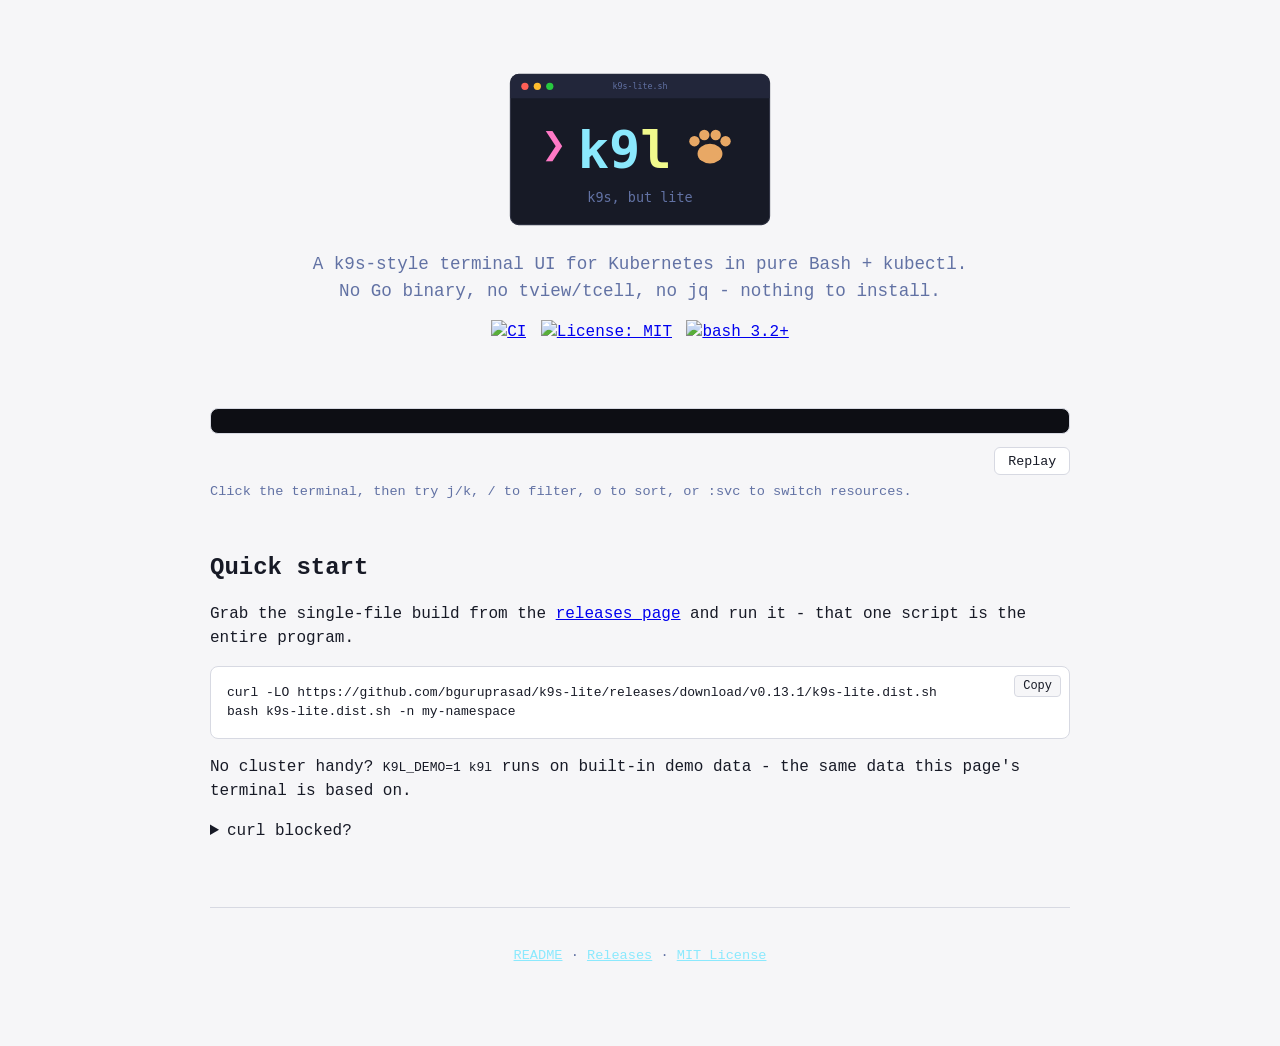
==== docs/index.html @ 1a898382 "docs: page shell for GitHub Pages site (hero, install, footer)" ====
<!doctype html>
<html lang="en">
<head>
<meta charset="utf-8">
<meta name="viewport" content="width=device-width, initial-scale=1">
<title>k9s-lite - k9s, but lite</title>
<meta name="description" content="A k9s-style terminal UI for Kubernetes in pure Bash + kubectl. No Go binary, nothing to install.">
<link rel="stylesheet" href="k9l.css">
</head>
<body>
<div class="wrap">

  <header class="hero">
    <img class="logo" src="logo.svg" alt="k9l - k9s, but lite">
    <p class="tagline">A k9s-style terminal UI for Kubernetes in pure Bash + kubectl.<br>
      No Go binary, no tview/tcell, no jq - nothing to install.</p>
    <p class="badges">
      <a href="https://github.com/bguruprasad/k9s-lite/actions/workflows/ci.yml"><img src="https://github.com/bguruprasad/k9s-lite/actions/workflows/ci.yml/badge.svg" alt="CI"></a>
      <a href="https://github.com/bguruprasad/k9s-lite/blob/main/LICENSE"><img src="https://img.shields.io/badge/License-MIT-blue.svg" alt="License: MIT"></a>
      <a href="https://github.com/bguruprasad/k9s-lite#requirements"><img src="https://img.shields.io/badge/bash-3.2%2B-green.svg" alt="bash 3.2+"></a>
    </p>
  </header>

  <section id="demo">
    <pre id="k9l-term" tabindex="0" aria-label="Interactive k9s-lite terminal demo"></pre>
    <div class="demo-controls">
      <button id="k9l-replay" type="button">Replay</button>
    </div>
    <p class="demo-hint">Click the terminal, then try <kbd>j</kbd>/<kbd>k</kbd>, <kbd>/</kbd> to filter, <kbd>o</kbd> to sort, or <kbd>:svc</kbd> to switch resources.</p>
  </section>

  <section class="install">
    <h2>Quick start</h2>
    <p>Grab the single-file build from the
      <a href="https://github.com/bguruprasad/k9s-lite/releases">releases page</a>
      and run it - that one script is the entire program.</p>
    <pre class="cmd"><button class="copy" type="button" data-copy-target="install-cmd">Copy</button><code id="install-cmd">curl -LO https://github.com/bguruprasad/k9s-lite/releases/download/v0.13.1/k9s-lite.dist.sh
bash k9s-lite.dist.sh -n my-namespace</code></pre>
    <p>No cluster handy? <code>K9L_DEMO=1 k9l</code> runs on built-in demo data -
      the same data this page's terminal is based on.</p>

    <details class="fallback">
      <summary>curl blocked?</summary>
      <p>Corporate proxies often let browsers through but not CLI tools. In order
        of least friction:</p>
      <ul>
        <li>Open the <a href="https://github.com/bguruprasad/k9s-lite/releases">releases page</a>
          in your browser and download <code>k9s-lite.dist.sh</code> directly.</li>
        <li>On Windows, PowerShell uses the system proxy:
          <pre class="cmd"><code>Invoke-WebRequest -Uri https://github.com/bguruprasad/k9s-lite/releases/download/v0.13.1/k9s-lite.dist.sh -OutFile k9s-lite.dist.sh</code></pre>
        </li>
        <li>Or tell curl about your proxy explicitly:
          <code>curl -x http://your-proxy:8080 -LO &lt;url&gt;</code></li>
      </ul>
    </details>
  </section>

  <footer>
    <p>
      <a href="https://github.com/bguruprasad/k9s-lite">README</a> ·
      <a href="https://github.com/bguruprasad/k9s-lite/releases">Releases</a> ·
      <a href="https://github.com/bguruprasad/k9s-lite/blob/main/LICENSE">MIT License</a>
    </p>
  </footer>

</div>
<script defer src="k9l-demo.js"></script>
</body>
</html>
---- docs/k9l.css ----
:root {
  --bg: #171a26;
  --bg-alt: #22263a;
  --fg: #f8f8f2;
  --border: #2c3040;
  --accent-cyan: #8be9fd;
  --accent-yellow: #f1fa8c;
  --accent-pink: #ff79c6;
  --accent-green: #50fa7b;
  --accent-red: #ff5555;
  --accent-gray: #6272a4;
  --mono: Menlo, Consolas, "Liberation Mono", monospace;
}

@media (prefers-color-scheme: light) {
  :root {
    --bg: #f6f6f8;
    --bg-alt: #ffffff;
    --fg: #171a26;
    --border: #d7d9e2;
    --accent-gray: #6272a4;
  }
}

* { box-sizing: border-box; }

body {
  margin: 0;
  background: var(--bg);
  color: var(--fg);
  font-family: var(--mono);
  line-height: 1.5;
}

.wrap {
  max-width: 900px;
  margin: 0 auto;
  padding: 2rem 1.25rem 4rem;
}

.hero {
  text-align: center;
  padding: 2rem 0 1rem;
}

.hero img.logo {
  width: 280px;
  max-width: 80%;
  height: auto;
}

.hero p.tagline {
  font-size: 1.1rem;
  color: var(--accent-gray);
  margin: 0.5rem 0 1rem;
}

.badges img { margin: 0 0.15rem; }

#demo {
  margin: 2rem 0;
}

#k9l-term {
  background: #0d0e14;
  color: #eee;
  border: 1px solid var(--border);
  border-radius: 8px;
  padding: 0.75rem 1rem;
  overflow-x: auto;
  font-size: 0.82rem;
  line-height: 1.35;
  white-space: pre;
  outline: none;
}

#k9l-term:focus {
  border-color: var(--accent-cyan);
}

.demo-controls {
  display: flex;
  justify-content: flex-end;
  gap: 0.5rem;
  margin-top: 0.5rem;
}

.demo-controls button {
  font-family: var(--mono);
  background: var(--bg-alt);
  color: var(--fg);
  border: 1px solid var(--border);
  border-radius: 6px;
  padding: 0.35rem 0.8rem;
  cursor: pointer;
}

.demo-controls button:hover { border-color: var(--accent-cyan); }

.demo-hint {
  color: var(--accent-gray);
  font-size: 0.85rem;
  margin-top: 0.4rem;
}

section.install {
  margin: 3rem 0;
}

section.install h2 { margin-bottom: 0.5rem; }

pre.cmd {
  background: var(--bg-alt);
  border: 1px solid var(--border);
  border-radius: 8px;
  padding: 1rem;
  overflow-x: auto;
  position: relative;
}

pre.cmd button.copy {
  position: absolute;
  top: 0.5rem;
  right: 0.5rem;
  font-family: var(--mono);
  font-size: 0.75rem;
  background: var(--bg);
  color: var(--fg);
  border: 1px solid var(--border);
  border-radius: 4px;
  padding: 0.2rem 0.5rem;
  cursor: pointer;
}

details.fallback {
  margin-top: 1rem;
  color: var(--accent-gray);
}

details.fallback summary {
  cursor: pointer;
  color: var(--fg);
}

footer {
  margin-top: 4rem;
  padding-top: 1.5rem;
  border-top: 1px solid var(--border);
  text-align: center;
  color: var(--accent-gray);
  font-size: 0.85rem;
}

footer a { color: var(--accent-cyan); }

@media (max-width: 600px) {
  #k9l-term { font-size: 0.62rem; }
}
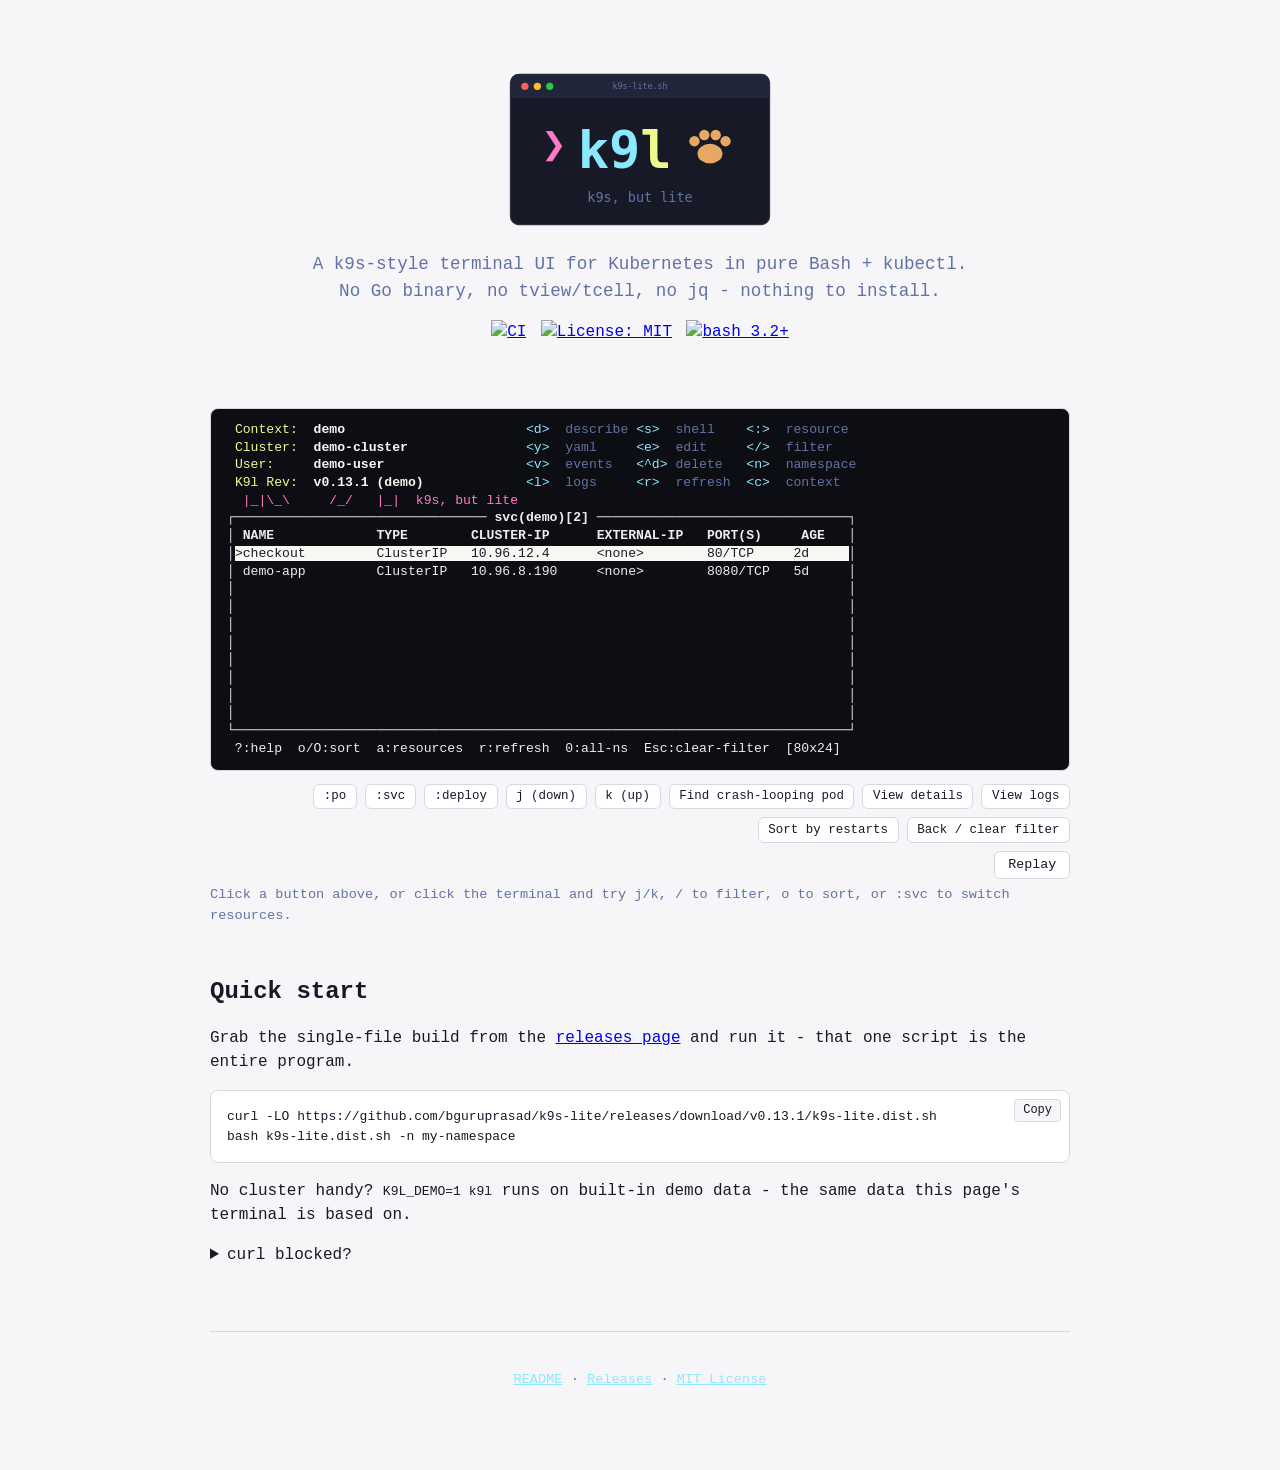
==== commit bc18e6f0: "docs: add command buttons to landing page demo Buttons under the terminal let a visitor trigger :po," ====
--- a/docs/index.html
+++ b/docs/index.html
@@ -23,10 +23,22 @@
 
   <section id="demo">
     <pre id="k9l-term" tabindex="0" aria-label="Interactive k9s-lite terminal demo"></pre>
+    <div class="demo-cmd-buttons" aria-label="Try k9s-lite commands">
+      <button type="button" data-keys=":,p,o,Enter">:po</button>
+      <button type="button" data-keys=":,s,v,c,Enter">:svc</button>
+      <button type="button" data-keys=":,d,e,p,l,o,y,Enter">:deploy</button>
+      <button type="button" data-keys="j">j (down)</button>
+      <button type="button" data-keys="k">k (up)</button>
+      <button type="button" data-keys="/,c,r,a,s,h,l,o,o,p,Enter">Find crash-looping pod</button>
+      <button type="button" data-keys="Enter">View details</button>
+      <button type="button" data-keys="l">View logs</button>
+      <button type="button" data-keys="o">Sort by restarts</button>
+      <button type="button" data-keys="Escape">Back / clear filter</button>
+    </div>
     <div class="demo-controls">
       <button id="k9l-replay" type="button">Replay</button>
     </div>
-    <p class="demo-hint">Click the terminal, then try <kbd>j</kbd>/<kbd>k</kbd>, <kbd>/</kbd> to filter, <kbd>o</kbd> to sort, or <kbd>:svc</kbd> to switch resources.</p>
+    <p class="demo-hint">Click a button above, or click the terminal and try <kbd>j</kbd>/<kbd>k</kbd>, <kbd>/</kbd> to filter, <kbd>o</kbd> to sort, or <kbd>:svc</kbd> to switch resources.</p>
   </section>
 
   <section class="install">
--- a/docs/k9l.css
+++ b/docs/k9l.css
@@ -62,6 +62,7 @@
 }
 
 #k9l-term {
+  width: 100%;
   background: #0d0e14;
   color: #eee;
   border: 1px solid var(--border);
@@ -78,14 +79,17 @@
   border-color: var(--accent-cyan);
 }
 
-.demo-controls {
+.demo-controls,
+.demo-cmd-buttons {
   display: flex;
+  flex-wrap: wrap;
   justify-content: flex-end;
   gap: 0.5rem;
   margin-top: 0.5rem;
 }
 
-.demo-controls button {
+.demo-controls button,
+.demo-cmd-buttons button {
   font-family: var(--mono);
   background: var(--bg-alt);
   color: var(--fg);
@@ -95,7 +99,13 @@
   cursor: pointer;
 }
 
-.demo-controls button:hover { border-color: var(--accent-cyan); }
+.demo-controls button:hover,
+.demo-cmd-buttons button:hover { border-color: var(--accent-cyan); }
+
+.demo-cmd-buttons button {
+  font-size: 0.78rem;
+  padding: 0.3rem 0.6rem;
+}
 
 .demo-hint {
   color: var(--accent-gray);
@@ -156,3 +166,15 @@
 @media (max-width: 600px) {
   #k9l-term { font-size: 0.62rem; }
 }
+
+#k9l-term b { font-weight: 700; }
+#k9l-term .hdr-lbl { color: var(--accent-yellow); }
+#k9l-term .hdr-val { color: #f8f8f2; font-weight: 700; }
+#k9l-term .hdr-key { color: var(--accent-cyan); }
+#k9l-term .hdr-act { color: var(--accent-gray); }
+#k9l-term .hdr-logo { color: var(--accent-pink); }
+#k9l-term .st-red { color: var(--accent-red); }
+#k9l-term .st-yellow { color: var(--accent-yellow); }
+#k9l-term .st-green { color: var(--accent-green); }
+#k9l-term .st-gray { color: var(--accent-gray); }
+#k9l-term .row-cursor { background: #f8f8f2; color: #171a26; }
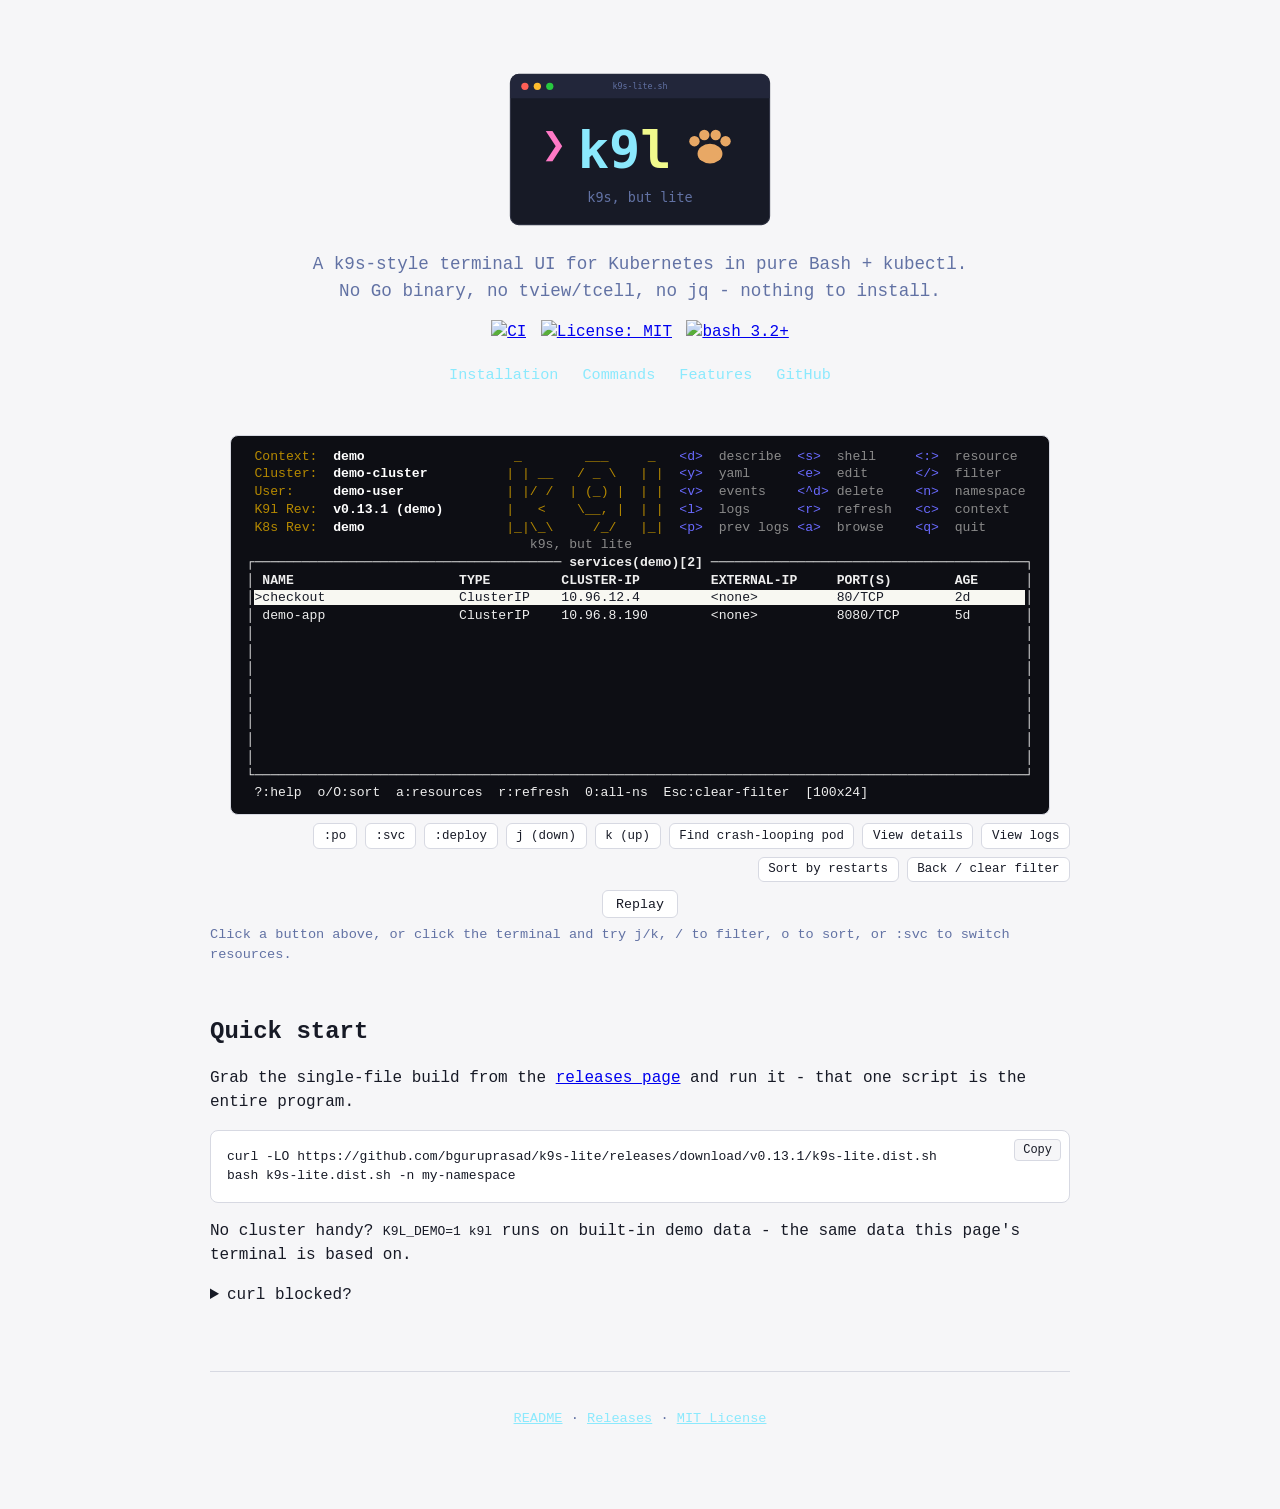
==== commit a416dff2: "docs: add install/commands/features pages generated from README The site had a landing page but no m" ====
--- a/docs/index.html
+++ b/docs/index.html
@@ -18,6 +18,12 @@
       <a href="https://github.com/bguruprasad/k9s-lite/actions/workflows/ci.yml"><img src="https://github.com/bguruprasad/k9s-lite/actions/workflows/ci.yml/badge.svg" alt="CI"></a>
       <a href="https://github.com/bguruprasad/k9s-lite/blob/main/LICENSE"><img src="https://img.shields.io/badge/License-MIT-blue.svg" alt="License: MIT"></a>
       <a href="https://github.com/bguruprasad/k9s-lite#requirements"><img src="https://img.shields.io/badge/bash-3.2%2B-green.svg" alt="bash 3.2+"></a>
+    </p>
+    <p class="herolinks">
+      <a href="install.html">Installation</a>
+      <a href="commands.html">Commands</a>
+      <a href="features.html">Features</a>
+      <a href="https://github.com/bguruprasad/k9s-lite">GitHub</a>
     </p>
   </header>
 
--- a/docs/k9l.css
+++ b/docs/k9l.css
@@ -10,6 +10,28 @@
   --accent-red: #ff5555;
   --accent-gray: #6272a4;
   --mono: Menlo, Consolas, "Liberation Mono", monospace;
+
+  /* ANSI palette for the simulated terminal only. These mirror the SGR codes
+     the real tool emits, NOT the page's brand accents - the terminal should
+     look like a terminal. Values are the xterm defaults for each code.
+       C_LBL  \e[33m   standard yellow (mustard, not bright yellow)
+       C_VAL  \e[1;97m bold bright white
+       C_KEY  \e[94m   bright blue
+       C_ACT  \e[90m   bright black (gray)
+     Row status colors (lib/table.sh:111-119) use the STANDARD tier, not the
+     bright one: \e[31m red, \e[32m green, \e[33m yellow (same as C_LBL),
+     \e[90m gray. See k9s-lite.sh:72-76
+
+     Values follow a modern terminal's standard tier rather than xterm's
+     1990s defaults - xterm's #cd0000 / #00cd00 are too dim to read on this
+     background, and no terminal anyone actually runs k9s-lite in still
+     uses them. The hues match; the luminance is what a real user sees. */
+  --ansi-yellow: #b58900;
+  --ansi-white: #ffffff;
+  --ansi-blue: #6a6aff;
+  --ansi-gray: #8a8a8a;
+  --ansi-red: #e05561;
+  --ansi-green: #4db56a;
 }
 
 @media (prefers-color-scheme: light) {
@@ -62,7 +84,9 @@
 }
 
 #k9l-term {
-  width: 100%;
+  width: max-content;
+  max-width: 100%;
+  margin: 0 auto;
   background: #0d0e14;
   color: #eee;
   border: 1px solid var(--border);
@@ -79,13 +103,24 @@
   border-color: var(--accent-cyan);
 }
 
-.demo-controls,
 .demo-cmd-buttons {
   display: flex;
   flex-wrap: wrap;
   justify-content: flex-end;
   gap: 0.5rem;
-  margin-top: 0.5rem;
+  margin: 0.5rem auto 0;
+  width: max-content;
+  max-width: 100%;
+}
+
+.demo-controls {
+  display: flex;
+  flex-wrap: wrap;
+  justify-content: flex-end;
+  gap: 0.5rem;
+  margin: 0.5rem auto 0;
+  width: max-content;
+  max-width: 100%;
 }
 
 .demo-controls button,
@@ -167,14 +202,129 @@
   #k9l-term { font-size: 0.62rem; }
 }
 
+/* Terminal content mirrors the real tool's SGR codes (k9s-lite.sh:72-76,
+   lib/table.sh:111-119), so it uses the --ansi-* palette, not the page's
+   brand accents. The logo takes C_LBL and the tagline C_ACT, per
+   add_info_line and build_info (k9s-lite.sh:126,159). */
 #k9l-term b { font-weight: 700; }
-#k9l-term .hdr-lbl { color: var(--accent-yellow); }
-#k9l-term .hdr-val { color: #f8f8f2; font-weight: 700; }
-#k9l-term .hdr-key { color: var(--accent-cyan); }
-#k9l-term .hdr-act { color: var(--accent-gray); }
-#k9l-term .hdr-logo { color: var(--accent-pink); }
-#k9l-term .st-red { color: var(--accent-red); }
-#k9l-term .st-yellow { color: var(--accent-yellow); }
-#k9l-term .st-green { color: var(--accent-green); }
-#k9l-term .st-gray { color: var(--accent-gray); }
+#k9l-term .hdr-lbl { color: var(--ansi-yellow); }
+#k9l-term .hdr-val { color: var(--ansi-white); font-weight: 700; }
+#k9l-term .hdr-key { color: var(--ansi-blue); }
+#k9l-term .hdr-act { color: var(--ansi-gray); }
+#k9l-term .hdr-logo { color: var(--ansi-yellow); }
+#k9l-term .hdr-tag { color: var(--ansi-gray); }
+#k9l-term .st-red { color: var(--ansi-red); }
+#k9l-term .st-yellow { color: var(--ansi-yellow); }
+#k9l-term .st-green { color: var(--ansi-green); }
+#k9l-term .st-gray { color: var(--ansi-gray); }
 #k9l-term .row-cursor { background: #f8f8f2; color: #171a26; }
+
+/* --- doc pages (install/commands/features, generated by hack/build-docs.sh) - */
+
+.docnav {
+  display: flex;
+  flex-wrap: wrap;
+  align-items: center;
+  gap: 1.25rem;
+  padding: 1rem 0 1.5rem;
+  border-bottom: 1px solid var(--border);
+  margin-bottom: 2rem;
+}
+
+.docnav a {
+  color: var(--accent-gray);
+  text-decoration: none;
+  font-size: 0.9rem;
+}
+
+.docnav a:hover { color: var(--fg); }
+.docnav a.active { color: var(--accent-cyan); }
+
+.docnav .brand {
+  color: var(--fg);
+  font-weight: 700;
+  margin-right: auto;
+  font-size: 1rem;
+}
+
+.doc { max-width: 46rem; }
+
+.doc h1 {
+  font-size: 1.9rem;
+  margin: 0 0 1.5rem;
+}
+
+.doc h2 {
+  font-size: 1.15rem;
+  margin: 2.5rem 0 0.75rem;
+  padding-top: 1.25rem;
+  border-top: 1px solid var(--border);
+  color: var(--accent-cyan);
+}
+
+.doc p { margin: 0 0 1rem; }
+.doc ul { margin: 0 0 1rem; padding-left: 1.25rem; }
+.doc li { margin-bottom: 0.4rem; }
+
+.doc code {
+  background: var(--bg-alt);
+  border: 1px solid var(--border);
+  border-radius: 4px;
+  padding: 0.1em 0.35em;
+  font-size: 0.88em;
+}
+
+.doc pre {
+  background: var(--bg-alt);
+  border: 1px solid var(--border);
+  border-radius: 8px;
+  padding: 1rem;
+  overflow-x: auto;
+  margin: 0 0 1rem;
+}
+
+.doc pre code {
+  background: none;
+  border: 0;
+  padding: 0;
+  font-size: 0.85rem;
+}
+
+.tablewrap { overflow-x: auto; margin: 0 0 1.5rem; }
+
+.doc table {
+  border-collapse: collapse;
+  width: 100%;
+  font-size: 0.9rem;
+}
+
+.doc th, .doc td {
+  text-align: left;
+  padding: 0.5rem 0.75rem;
+  border-bottom: 1px solid var(--border);
+  vertical-align: top;
+}
+
+.doc th {
+  color: var(--accent-yellow);
+  font-weight: 700;
+  white-space: nowrap;
+}
+
+.doc td:first-child { white-space: nowrap; }
+
+.herolinks {
+  display: flex;
+  flex-wrap: wrap;
+  justify-content: center;
+  gap: 1.5rem;
+  margin: 1.25rem 0 0;
+}
+
+.herolinks a {
+  color: var(--accent-cyan);
+  text-decoration: none;
+  font-size: 0.95rem;
+}
+
+.herolinks a:hover { text-decoration: underline; }
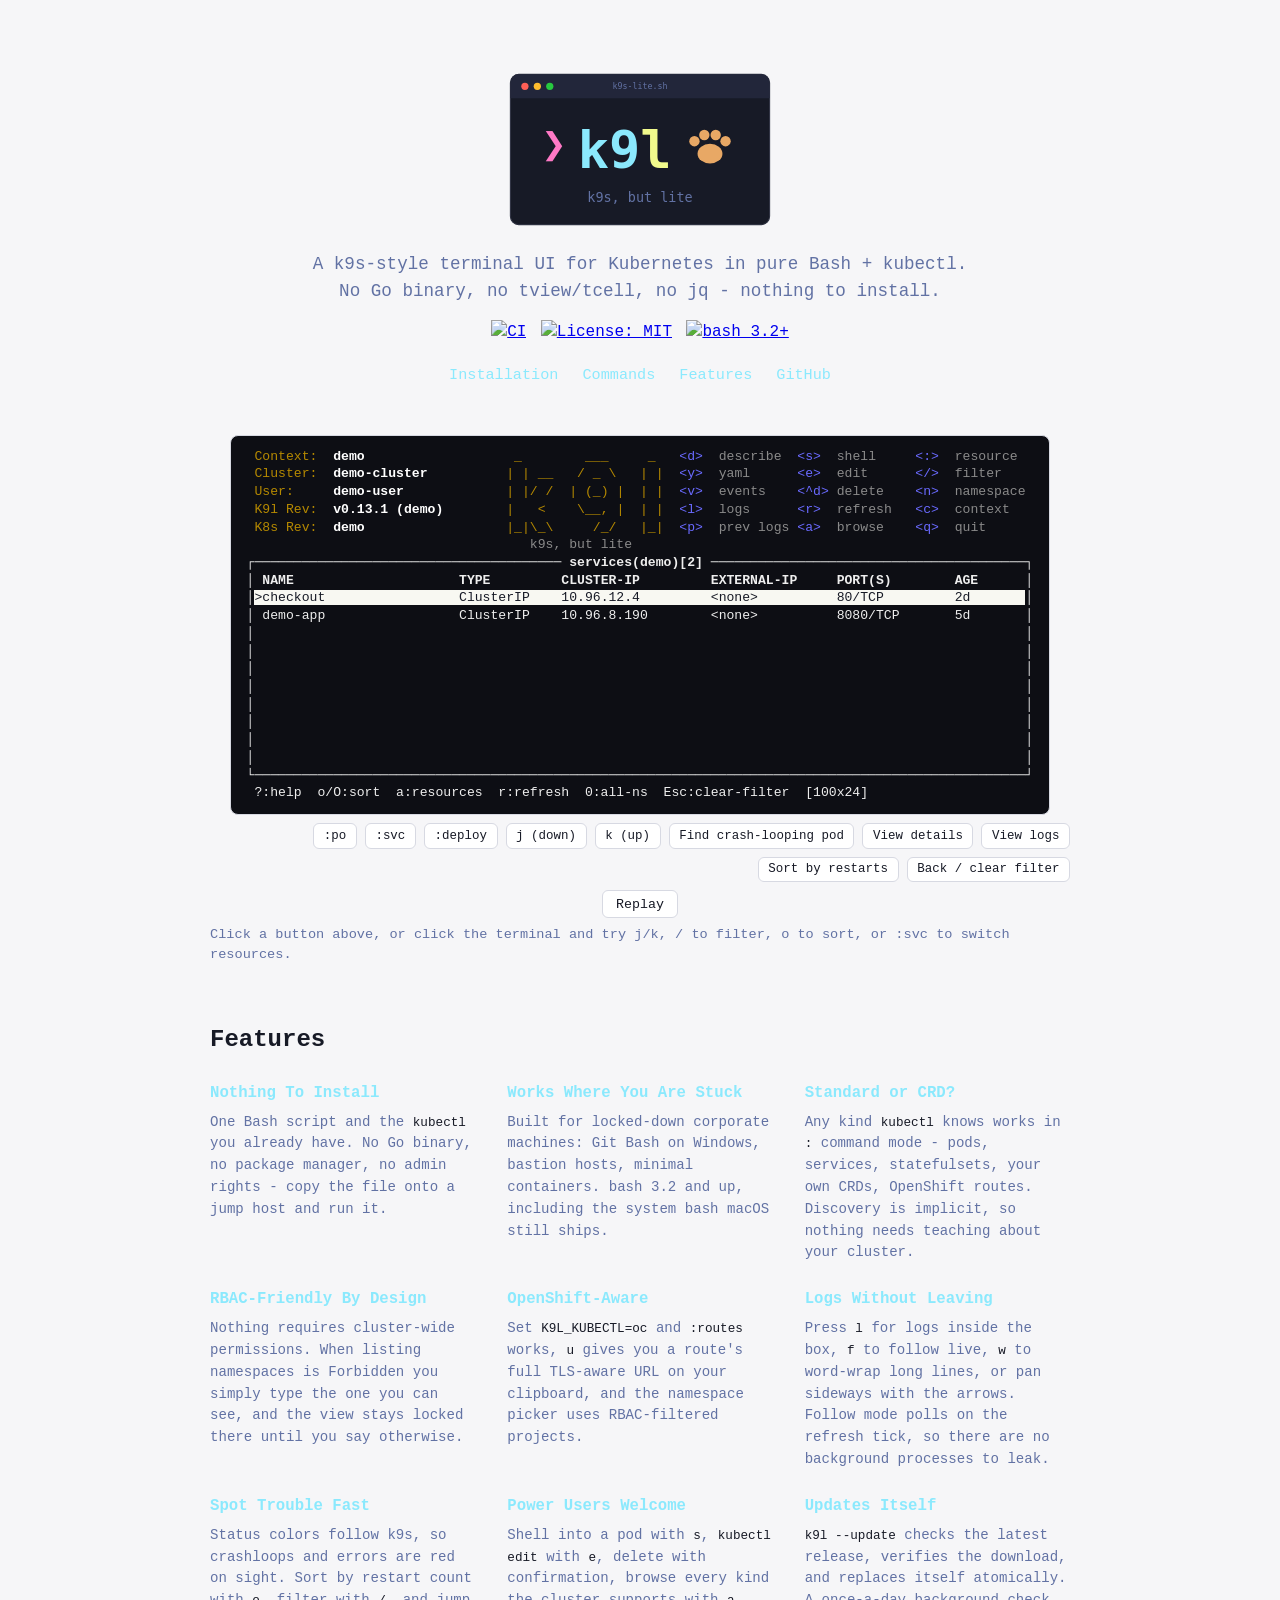
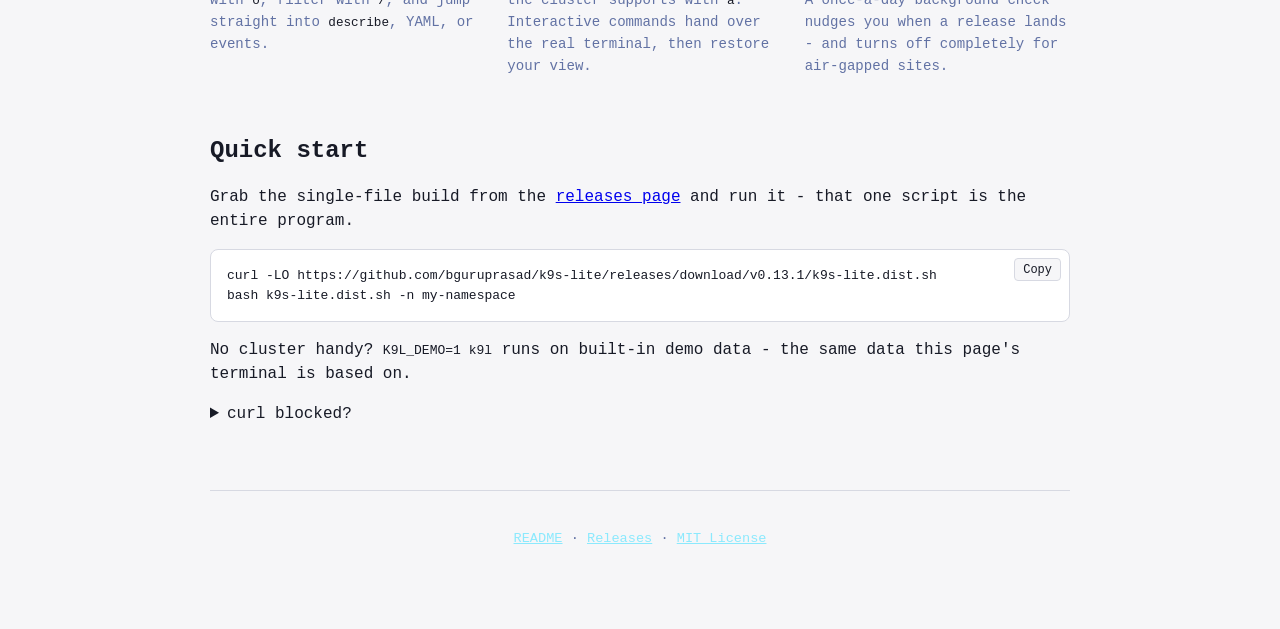
==== commit d1a2f75c: "docs: add a k9s-style feature list to the landing page The site showed what k9s-lite looks like but " ====
--- a/docs/index.html
+++ b/docs/index.html
@@ -47,6 +47,72 @@
     <p class="demo-hint">Click a button above, or click the terminal and try <kbd>j</kbd>/<kbd>k</kbd>, <kbd>/</kbd> to filter, <kbd>o</kbd> to sort, or <kbd>:svc</kbd> to switch resources.</p>
   </section>
 
+  <!-- FEATURES:START - hack/build-docs.sh lifts this block into features.html.
+       Edit it here only; the docs page is generated. -->
+  <section class="features">
+    <h2>Features</h2>
+    <ul class="featurelist">
+      <li>
+        <h3>Nothing To Install</h3>
+        <p>One Bash script and the <code>kubectl</code> you already have. No Go
+          binary, no package manager, no admin rights - copy the file onto a
+          jump host and run it.</p>
+      </li>
+      <li>
+        <h3>Works Where You Are Stuck</h3>
+        <p>Built for locked-down corporate machines: Git Bash on Windows,
+          bastion hosts, minimal containers. bash 3.2 and up, including the
+          system bash macOS still ships.</p>
+      </li>
+      <li>
+        <h3>Standard or CRD?</h3>
+        <p>Any kind <code>kubectl</code> knows works in <code>:</code> command
+          mode - pods, services, statefulsets, your own CRDs, OpenShift routes.
+          Discovery is implicit, so nothing needs teaching about your cluster.</p>
+      </li>
+      <li>
+        <h3>RBAC-Friendly By Design</h3>
+        <p>Nothing requires cluster-wide permissions. When listing namespaces is
+          Forbidden you simply type the one you can see, and the view stays
+          locked there until you say otherwise.</p>
+      </li>
+      <li>
+        <h3>OpenShift-Aware</h3>
+        <p>Set <code>K9L_KUBECTL=oc</code> and <code>:routes</code> works,
+          <code>u</code> gives you a route's full TLS-aware URL on your
+          clipboard, and the namespace picker uses RBAC-filtered projects.</p>
+      </li>
+      <li>
+        <h3>Logs Without Leaving</h3>
+        <p>Press <code>l</code> for logs inside the box, <code>f</code> to
+          follow live, <code>w</code> to word-wrap long lines, or pan sideways
+          with the arrows. Follow mode polls on the refresh tick, so there are
+          no background processes to leak.</p>
+      </li>
+      <li>
+        <h3>Spot Trouble Fast</h3>
+        <p>Status colors follow k9s, so crashloops and errors are red on sight.
+          Sort by restart count with <code>o</code>, filter with <code>/</code>,
+          and jump straight into <code>describe</code>, YAML, or events.</p>
+      </li>
+      <li>
+        <h3>Power Users Welcome</h3>
+        <p>Shell into a pod with <code>s</code>, <code>kubectl edit</code> with
+          <code>e</code>, delete with confirmation, browse every kind the
+          cluster supports with <code>a</code>. Interactive commands hand over
+          the real terminal, then restore your view.</p>
+      </li>
+      <li>
+        <h3>Updates Itself</h3>
+        <p><code>k9l --update</code> checks the latest release, verifies the
+          download, and replaces itself atomically. A once-a-day background
+          check nudges you when a release lands - and turns off completely for
+          air-gapped sites.</p>
+      </li>
+    </ul>
+  </section>
+  <!-- FEATURES:END -->
+
   <section class="install">
     <h2>Quick start</h2>
     <p>Grab the single-file build from the
--- a/docs/k9l.css
+++ b/docs/k9l.css
@@ -328,3 +328,39 @@
 }
 
 .herolinks a:hover { text-decoration: underline; }
+
+/* --- feature list (landing page pitch, lifted onto features.html) --------- */
+
+section.features { margin: 3.5rem 0; }
+
+.featurelist {
+  list-style: none;
+  margin: 1.5rem 0 0;
+  padding: 0;
+  display: grid;
+  grid-template-columns: repeat(auto-fit, minmax(15rem, 1fr));
+  gap: 1.5rem 2rem;
+}
+
+.featurelist li { margin: 0; }
+
+.featurelist h3 {
+  margin: 0 0 0.4rem;
+  font-size: 0.98rem;
+  color: var(--accent-cyan);
+}
+
+.featurelist p {
+  margin: 0;
+  font-size: 0.88rem;
+  color: var(--accent-gray);
+  line-height: 1.55;
+}
+
+.featurelist code {
+  color: var(--fg);
+  font-size: 0.9em;
+}
+
+/* on the docs page the list sits above the reference sections */
+.doc .featurelist { margin-bottom: 2.5rem; }
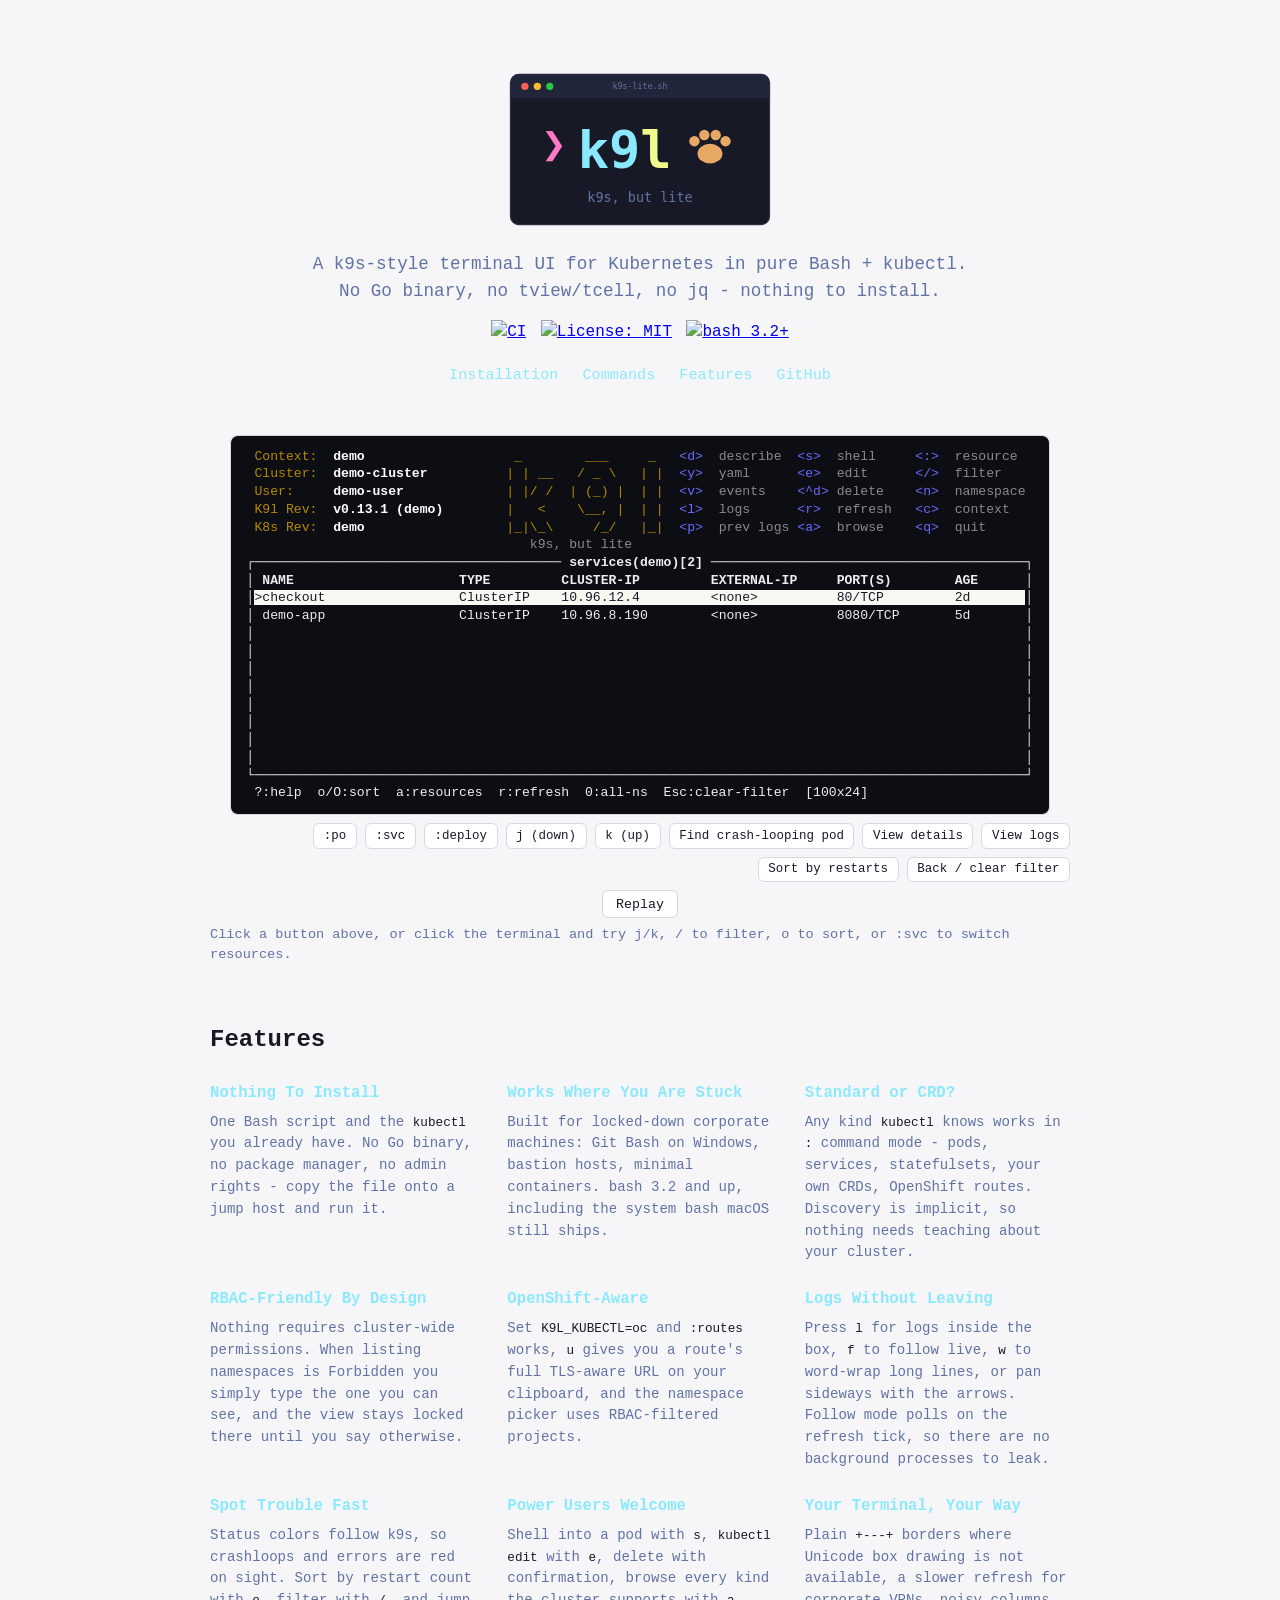
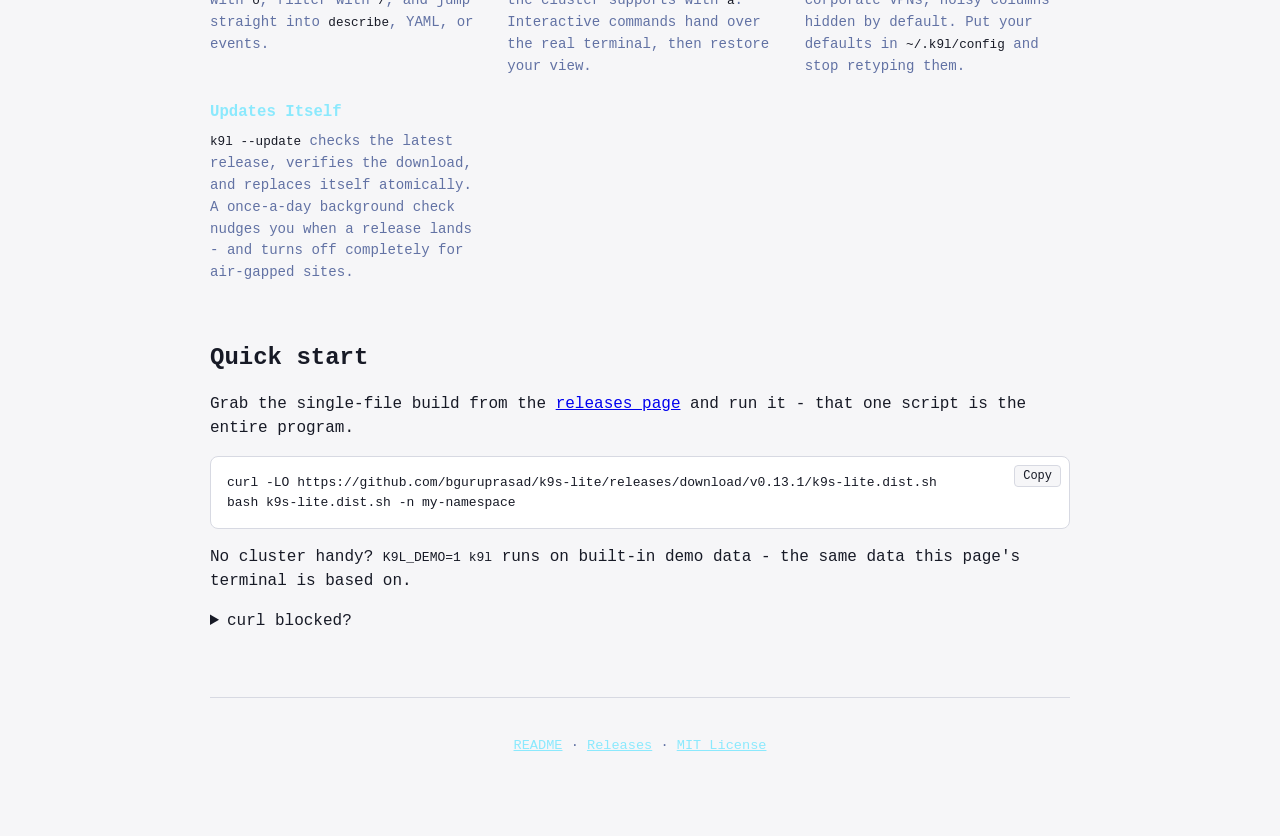
==== commit 06b197e2: "docs: add customization feature; keep internal specs off the public site Adds a tenth feature coveri" ====
--- a/docs/index.html
+++ b/docs/index.html
@@ -103,6 +103,13 @@
           the real terminal, then restore your view.</p>
       </li>
       <li>
+        <h3>Your Terminal, Your Way</h3>
+        <p>Plain <code>+---+</code> borders where Unicode box drawing is not
+          available, a slower refresh for corporate VPNs, noisy columns hidden
+          by default. Put your defaults in <code>~/.k9l/config</code> and stop
+          retyping them.</p>
+      </li>
+      <li>
         <h3>Updates Itself</h3>
         <p><code>k9l --update</code> checks the latest release, verifies the
           download, and replaces itself atomically. A once-a-day background
